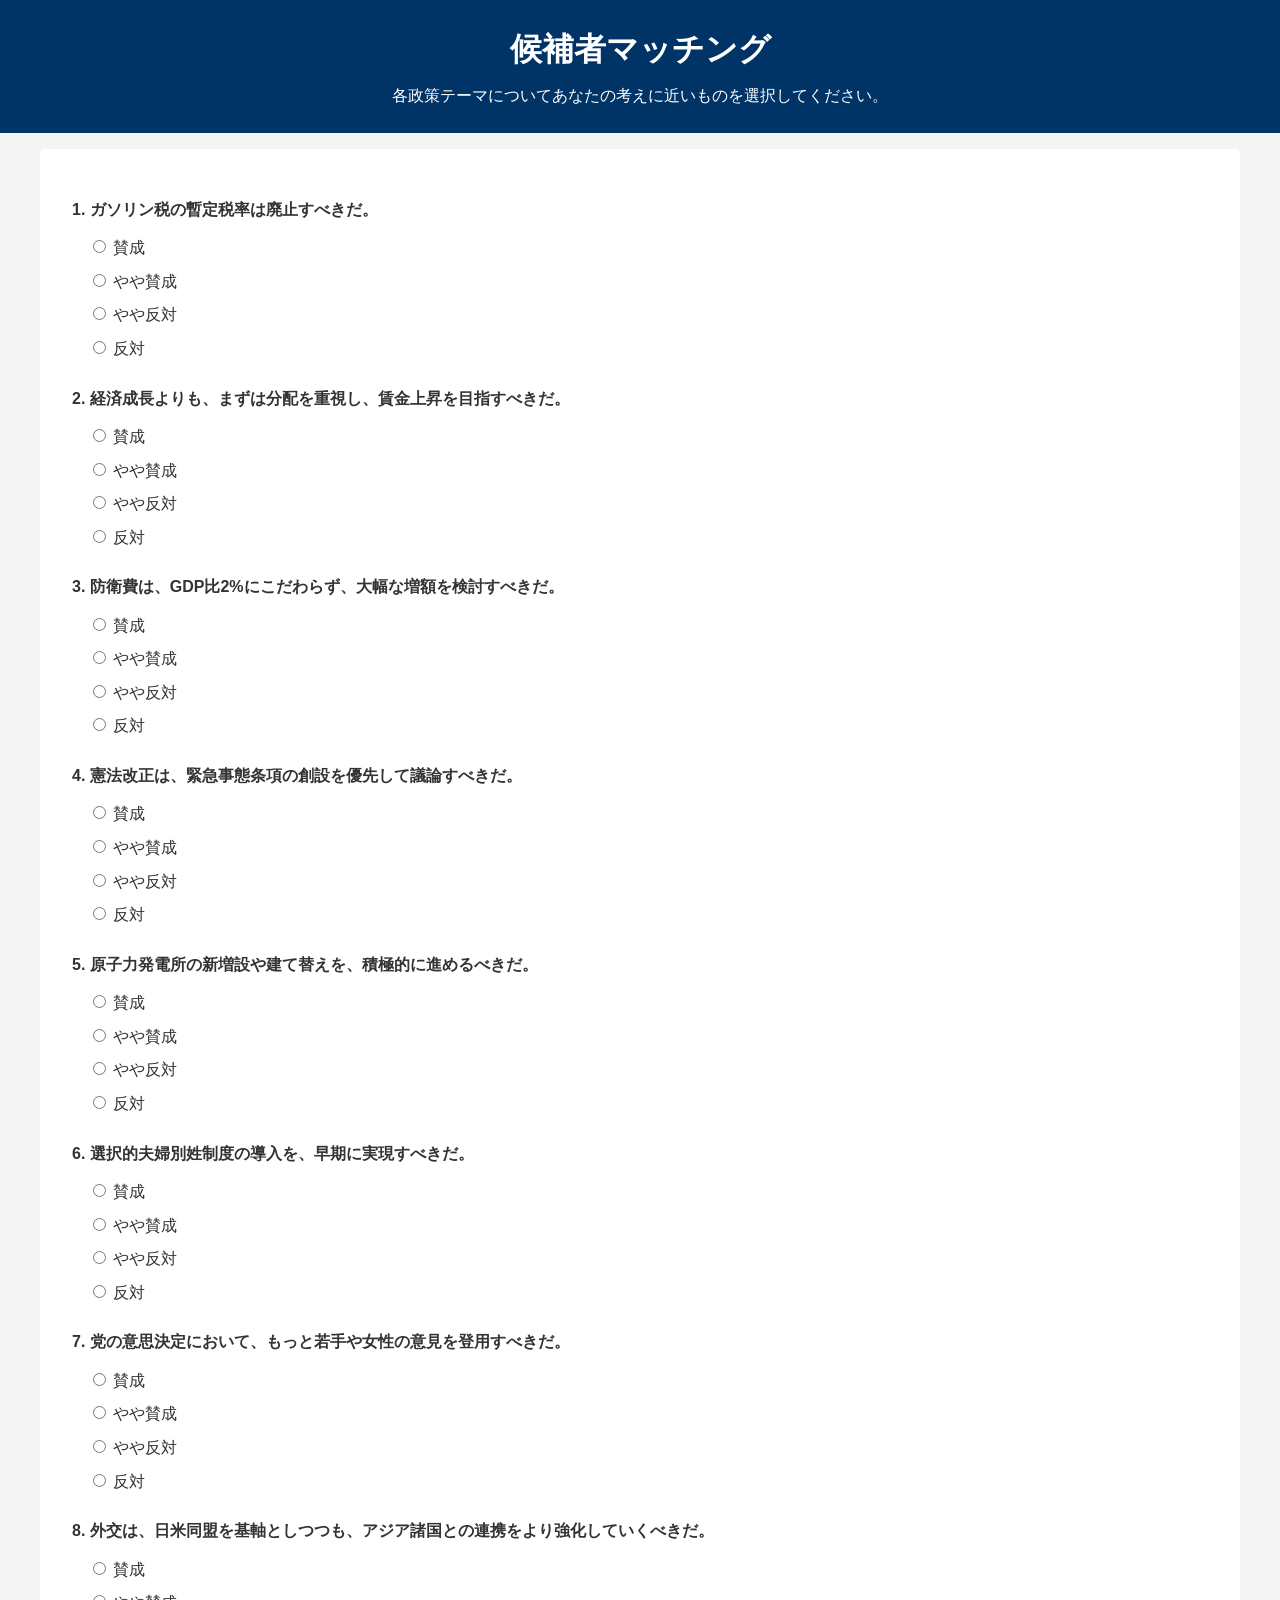
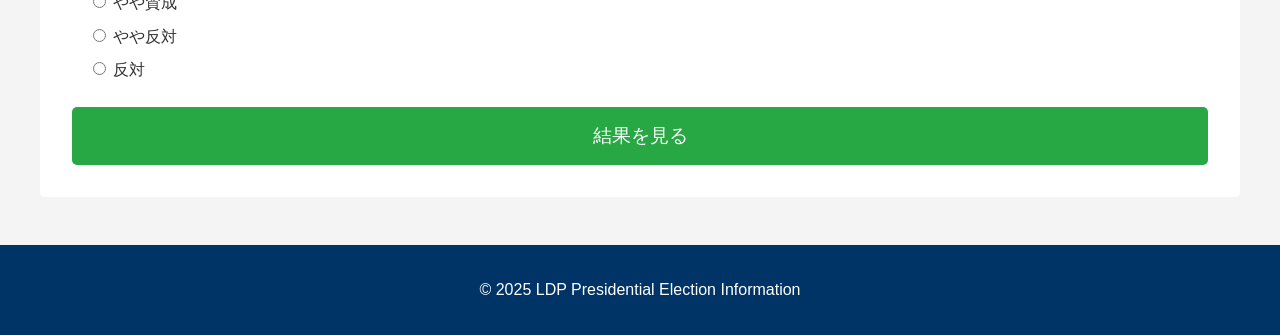
==== matcher.html @ 3cbfdf1b "Updates" ====
<!DOCTYPE html>
<html lang="ja">
<head>
    <meta charset="UTF-8">
    <meta name="viewport" content="width=device-width, initial-scale=1.0">
    <title>候補者マッチング - 自民党総裁選2025</title>
    <link rel="stylesheet" href="style.css">
</head>
<body>
    <header>
        <h1>候補者マッチング</h1>
        <p>各政策テーマについてあなたの考えに近いものを選択してください。</p>
    </header>
    <main>
        <div id="questionnaire">
            <!-- Questions will be inserted here by JavaScript -->
        </div>
        <div id="results" style="display: none;">
            <!-- Results will be inserted here by JavaScript -->
        </div>
    </main>
    <footer>
        <p>&copy; 2025 LDP Presidential Election Information</p>
    </footer>
    <script src="matcher.js"></script>
</body>
</html>
---- style.css ----
body {
    font-family: sans-serif;
    line-height: 1.6;
    margin: 0;
    padding: 0;
    background: #f4f4f4;
    color: #333;
}

header {
    background: #003366;
    color: #fff;
    padding: 1.5rem 1rem;
    text-align: center;
}

header p {
    margin: 0;
    max-width: 600px;
    margin: 0.5rem auto 0;
}

h1 {
    margin: 0 0 0.5rem 0;
}

main {
    padding: 1rem;
    max-width: 1200px;
    margin: 0 auto;
}

section {
    background: #fff;
    margin-bottom: 1rem;
    padding: 1.5rem;
    border-radius: 5px;
}

h2 {
    color: #003366;
    border-bottom: 2px solid #003366;
    padding-bottom: 0.5rem;
    margin-top: 0;
}

/* --- Matcher Button --- */
.matcher-button {
    display: inline-block;
    background: #ffc107;
    color: #333;
    padding: 0.8rem 1.5rem;
    text-decoration: none;
    font-weight: bold;
    border-radius: 5px;
    margin-top: 1rem;
    transition: background-color 0.3s;
}

.matcher-button:hover {
    background: #ffca2c;
}

/* --- Comparison Table --- */
#comparison table {
    width: 100%;
    border-collapse: collapse;
    margin-top: 1rem;
}

#comparison th, #comparison td {
    border: 1px solid #ddd;
    padding: 0.8rem;
    text-align: left;
}

#comparison th {
    background-color: #e6f0ff;
    font-weight: bold;
    color: #003366;
}

#comparison td {
    vertical-align: top;
}

#comparison tbody tr:nth-child(odd) {
    background-color: #f9f9f9;
}

/* --- Candidate Sections --- */
.candidate-links {
    margin-bottom: 1rem;
}

.pdf-button {
    display: inline-block;
    background: #007bff;
    color: #fff;
    padding: 0.5rem 1rem;
    text-decoration: none;
    border-radius: 5px;
    margin-right: 0.5rem;
}

.pdf-button:hover {
    background: #0056b3;
}

.candidate-info {
    display: flex;
    flex-wrap: wrap;
}

.policy, .profile {
    flex: 1;
    padding: 0 1rem;
    min-width: 300px;
}

.policy ul {
    list-style-type: none;
    padding: 0;
}

.policy li {
    background: #e6f0ff;
    margin-bottom: 0.5rem;
    padding: 0.8rem;
    border-radius: 3px;
}

.policy li strong {
    color: #003366;
}

.video-section {
    margin-top: 1rem;
    border-top: 1px solid #eee;
    padding-top: 1rem;
}

.video-section h4 {
    color: #003366;
    margin-top: 0;
}

/* --- Debate Section --- */
#debates {
    background: #fff;
    margin-top: 2rem;
    padding: 1.5rem;
    border-radius: 5px;
}

#debates h2 {
    color: #003366;
    border-bottom: 2px solid #003366;
    padding-bottom: 0.5rem;
}

.video-list a {
    display: block;
    margin-bottom: 0.5rem;
    color: #007bff;
    text-decoration: none;
}

.video-list a:hover {
    text-decoration: underline;
}

/* --- Matcher Page --- */
#questionnaire {
    background: #fff;
    padding: 2rem;
    border-radius: 5px;
}

.question {
    margin-bottom: 1.5rem;
}

.question p {
    font-weight: bold;
    margin-bottom: 0.8rem;
}

.question label {
    display: block;
    margin-bottom: 0.5rem;
    cursor: pointer;
}

.answers label {
    margin-left: 1rem;
}

#submit-matcher {
    background: #28a745;
    color: white;
    border: none;
    padding: 1rem 2rem;
    font-size: 1.2rem;
    border-radius: 5px;
    cursor: pointer;
    display: block;
    width: 100%;
    margin-top: 1rem;
}

#results {
    background: #fff;
    padding: 2rem;
    border-radius: 5px;
    text-align: center;
}

.best-match {
    font-size: 2rem;
    font-weight: bold;
    color: #dc3545;
    margin: 1rem 0;
}

#results ul {
    list-style-type: none;
    padding: 0;
    max-width: 300px;
    margin: 1rem auto;
    text-align: left;
}

#results li {
    background: #f4f4f4;
    padding: 0.5rem;
    margin-bottom: 0.5rem;
    border-radius: 3px;
}

.back-button {
    display: inline-block;
    background: #6c757d;
    color: #fff;
    padding: 0.8rem 1.5rem;
    text-decoration: none;
    border-radius: 5px;
    margin-top: 1rem;
}

/* --- Footer --- */
footer {
    text-align: center;
    padding: 1rem 0;
    background: #003366;
    color: #fff;
    margin-top: 2rem;
}
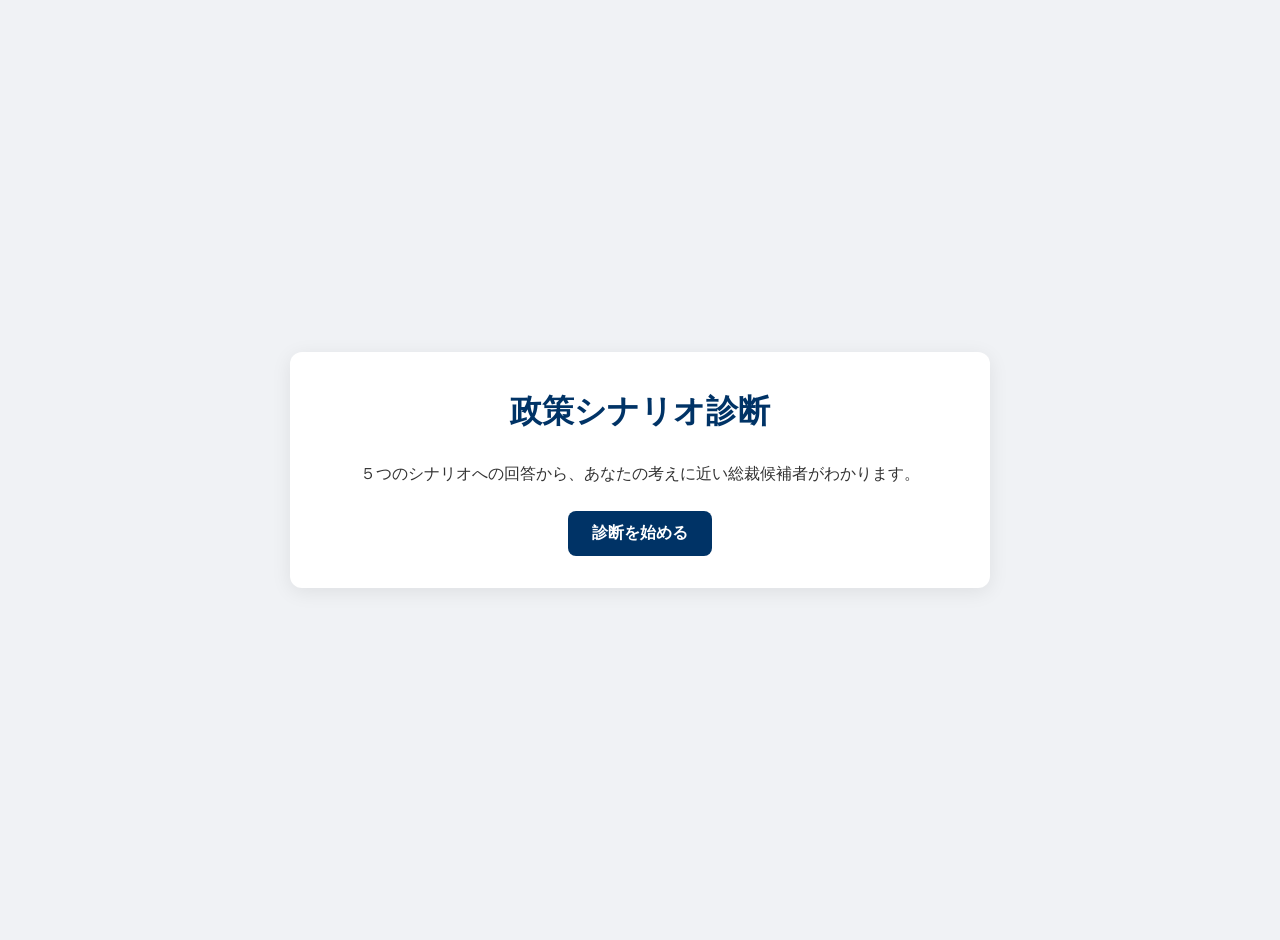
==== commit a8ea568a: "Updates" ====
--- a/matcher.html
+++ b/matcher.html
@@ -3,25 +3,47 @@
 <head>
     <meta charset="UTF-8">
     <meta name="viewport" content="width=device-width, initial-scale=1.0">
-    <title>候補者マッチング - 自民党総裁選2025</title>
-    <link rel="stylesheet" href="style.css">
+    <title>政策シナリオ診断</title>
+    <link rel="stylesheet" href="matcher.css">
 </head>
 <body>
-    <header>
-        <h1>候補者マッチング</h1>
-        <p>各政策テーマについてあなたの考えに近いものを選択してください。</p>
-    </header>
     <main>
-        <div id="questionnaire">
-            <!-- Questions will be inserted here by JavaScript -->
-        </div>
-        <div id="results" style="display: none;">
-            <!-- Results will be inserted here by JavaScript -->
+        <div id="diagnostic-container">
+            <!-- Start Screen -->
+            <div id="start-screen">
+                <h1>政策シナリオ診断</h1>
+                <p>５つのシナリオへの回答から、あなたの考えに近い総裁候補者がわかります。</p>
+                <button id="start-btn" class="btn">診断を始める</button>
+            </div>
+
+            <!-- Question Screen -->
+            <div id="question-screen" class="hidden">
+                <div id="progress-bar-container">
+                    <div id="progress-bar"></div>
+                </div>
+                <div id="question-content">
+                    <p id="question-number"></p>
+                    <p id="question-scenario"></p>
+                    <div id="question-choices" class="choices-container">
+                        <!-- Choices will be inserted by JS -->
+                    </div>
+                </div>
+            </div>
+
+            <!-- Result Screen -->
+            <div id="result-screen" class="hidden">
+                <h2>診断結果</h2>
+                <p>あなたの考えに最も近い候補者は...</p>
+                <div id="result-bars">
+                    <!-- Result bars will be inserted by JS -->
+                </div>
+                <div class="result-buttons">
+                    <button id="retry-btn" class="btn">もう一度診断する</button>
+                    <a href="index.html" class="btn btn-secondary">トップページに戻る</a>
+                </div>
+            </div>
         </div>
     </main>
-    <footer>
-        <p>&copy; 2025 LDP Presidential Election Information</p>
-    </footer>
     <script src="matcher.js"></script>
 </body>
-</html>+</html>
--- a/matcher.css
+++ b/matcher.css
@@ -0,0 +1,222 @@
+/* --- Base Styles --- */
+body {
+    font-family: 'Helvetica Neue', 'Arial', 'Hiragino Kaku Gothic ProN', 'Hiragino Sans', 'Meiryo', sans-serif;
+    line-height: 1.7;
+    margin: 0;
+    padding: 20px;
+    background: #f0f2f5;
+    color: #333;
+    display: flex;
+    justify-content: center;
+    align-items: center;
+    min-height: 100vh;
+}
+
+main {
+    width: 100%;
+    max-width: 700px;
+}
+
+#diagnostic-container {
+    background: #fff;
+    padding: 2rem;
+    border-radius: 12px;
+    box-shadow: 0 4px 20px rgba(0, 0, 0, 0.08);
+    text-align: center;
+}
+
+h1, h2 {
+    color: #003366;
+    margin-top: 0;
+}
+
+h1 {
+    font-size: 2rem;
+}
+
+h2 {
+    font-size: 1.8rem;
+}
+
+p {
+    font-size: 1rem;
+    margin-bottom: 1.5rem;
+}
+
+.hidden {
+    display: none;
+}
+
+/* --- Buttons --- */
+.btn {
+    display: inline-block;
+    background: #003366;
+    color: #fff;
+    padding: 12px 24px;
+    border: none;
+    border-radius: 8px;
+    font-size: 1rem;
+    font-weight: bold;
+    text-decoration: none;
+    cursor: pointer;
+    transition: background-color 0.3s, transform 0.2s;
+}
+
+.btn:hover {
+    background: #0055a5;
+    transform: translateY(-2px);
+}
+
+.btn-secondary {
+    background: #6c757d;
+}
+
+.btn-secondary:hover {
+    background: #5a6268;
+}
+
+.result-buttons {
+    margin-top: 2rem;
+    display: flex;
+    justify-content: center;
+    gap: 1rem;
+}
+
+/* --- Question Screen --- */
+#question-content {
+    text-align: left;
+    animation: fadeIn 0.5s ease-in-out;
+}
+
+#question-number {
+    font-size: 1.2rem;
+    font-weight: bold;
+    color: #0055a5;
+}
+
+#question-scenario {
+    background-color: #f8f9fa;
+    border-left: 4px solid #0055a5;
+    padding: 1rem;
+    margin-bottom: 2rem;
+    font-size: 1.1rem;
+}
+
+.choices-container .btn {
+    display: block;
+    width: 100%;
+    text-align: left;
+    margin-bottom: 1rem;
+    background: #e9ecef;
+    color: #333;
+    font-weight: normal;
+}
+
+.choices-container .btn:hover {
+    background: #d4dae0;
+    transform: none;
+}
+
+.choices-container .btn .choice-label {
+    font-weight: bold;
+    margin-right: 0.5em;
+    color: #003366;
+}
+
+/* --- Progress Bar --- */
+#progress-bar-container {
+    width: 100%;
+    background-color: #e9ecef;
+    border-radius: 5px;
+    margin-bottom: 2rem;
+}
+
+#progress-bar {
+    width: 0%;
+    height: 10px;
+    background-color: #007bff;
+    border-radius: 5px;
+    transition: width 0.5s ease-in-out;
+}
+
+/* --- Result Screen --- */
+#result-bars {
+    text-align: left;
+    margin-top: 2rem;
+}
+
+.result-item {
+    margin-bottom: 1.5rem;
+    animation: slideInUp 0.5s ease-out;
+}
+
+.result-label {
+    display: flex;
+    justify-content: space-between;
+    align-items: center;
+    margin-bottom: 0.5rem;
+    font-weight: bold;
+}
+
+.candidate-name {
+    font-size: 1.2rem;
+}
+
+.match-percentage {
+    font-size: 1.2rem;
+    color: #003366;
+}
+
+.bar-container {
+    width: 100%;
+    background-color: #e9ecef;
+    border-radius: 5px;
+}
+
+.bar {
+    height: 24px;
+    background-color: #ffc107; /* Accent color */
+    width: 0%; /* Set by JS */
+    border-radius: 5px;
+    transition: width 1s ease-out;
+    text-align: right;
+    line-height: 24px;
+    color: white;
+    font-weight: bold;
+    padding-right: 8px;
+}
+
+/* --- Animations --- */
+@keyframes fadeIn {
+    from { opacity: 0; }
+    to { opacity: 1; }
+}
+
+@keyframes fadeOut {
+    from { opacity: 1; }
+    to { opacity: 0; }
+}
+
+.fade-out {
+    animation: fadeOut 0.3s ease-in-out forwards;
+}
+
+@keyframes slideInUp {
+    from { transform: translateY(20px); opacity: 0; }
+    to { transform: translateY(0); opacity: 1; }
+}
+
+/* --- Responsive Design --- */
+@media (max-width: 600px) {
+    body {
+        padding: 10px;
+    }
+    #diagnostic-container {
+        padding: 1.5rem;
+    }
+    h1 { font-size: 1.8rem; }
+    h2 { font-size: 1.6rem; }
+    .result-buttons {
+        flex-direction: column;
+    }
+}
